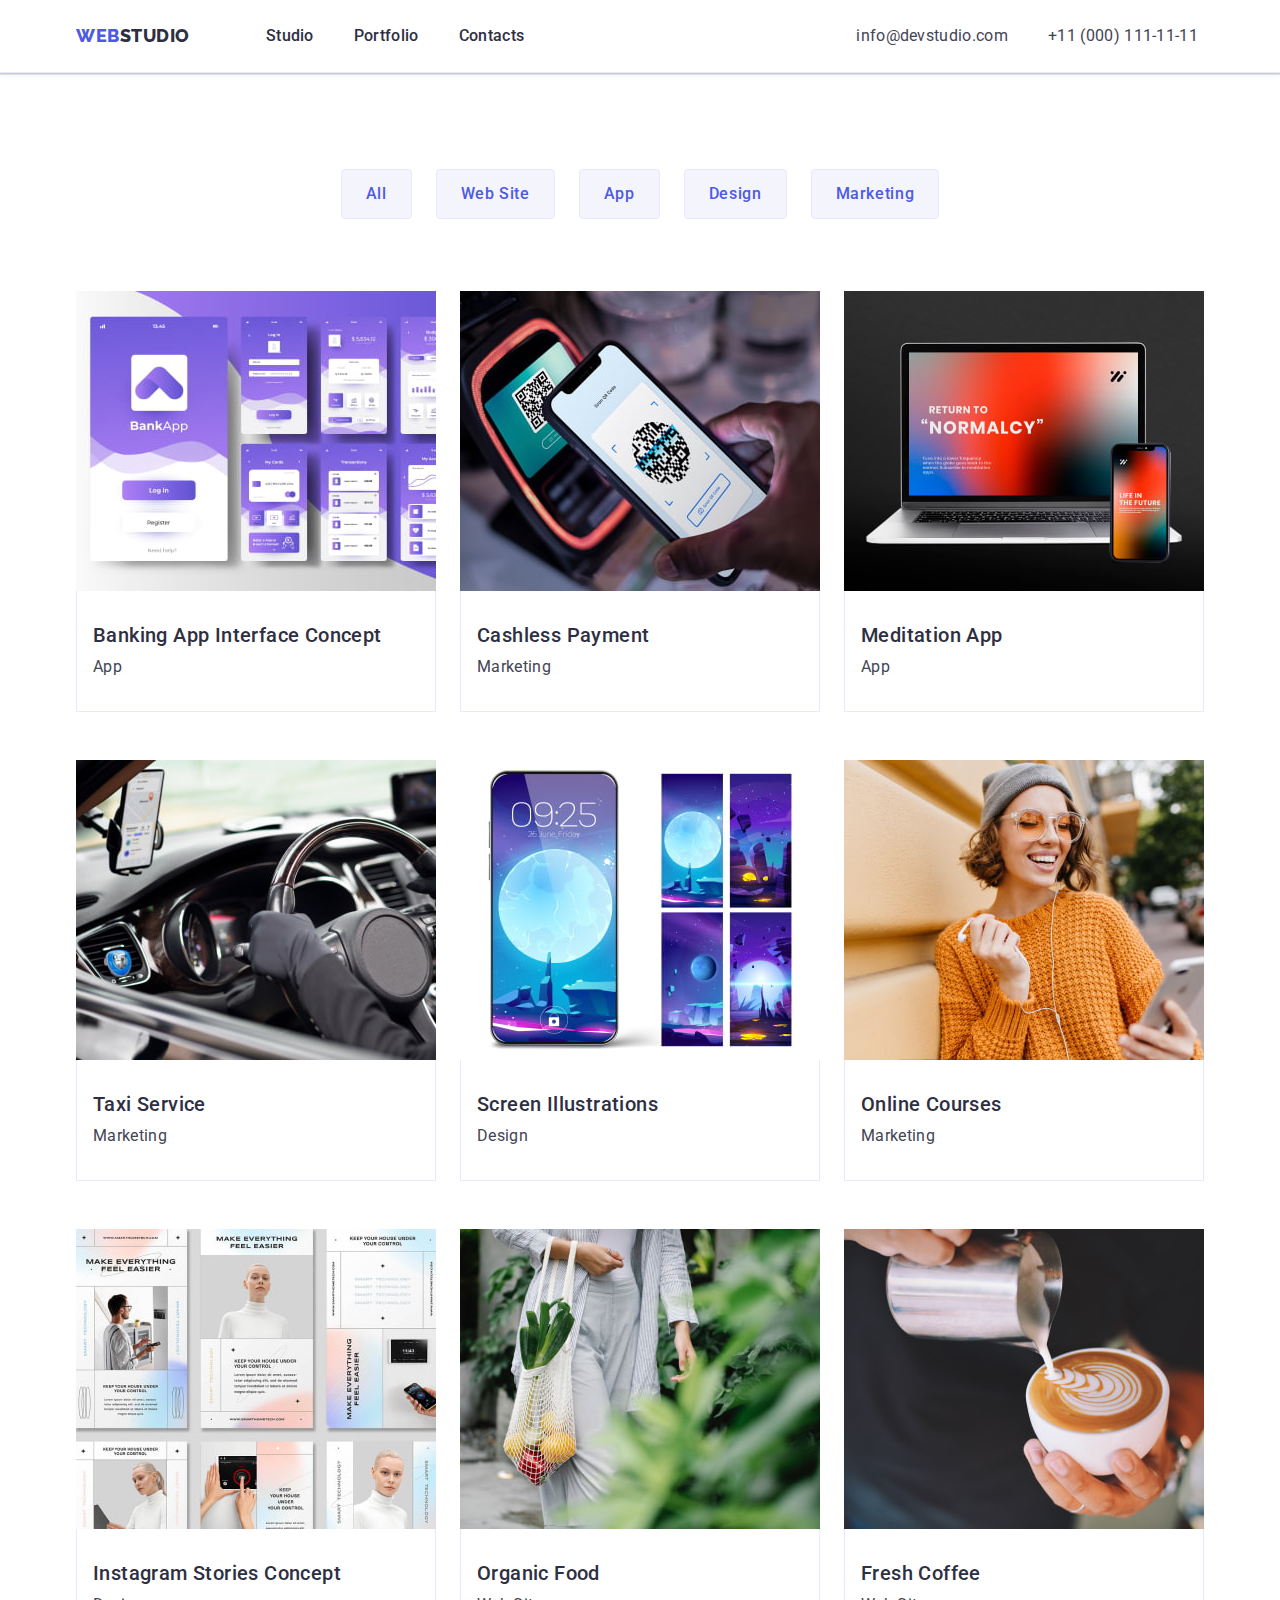
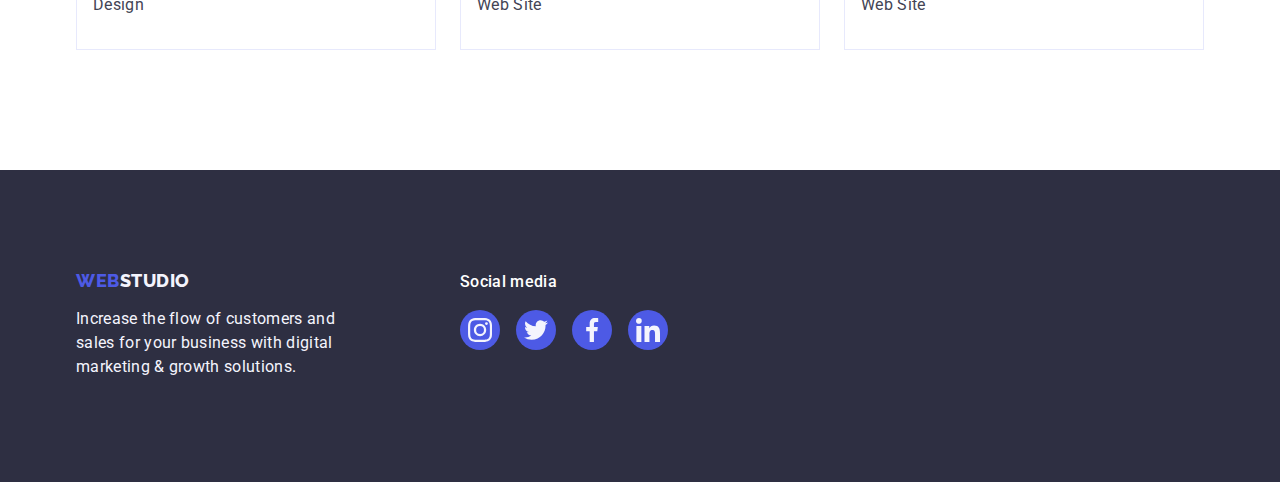
==== portfolio.html @ c014a147 "1" ====
<!DOCTYPE html>
<html lang="en">
  <head>
    <link
      href="
      https://cdn.jsdelivr.net/npm/modern-normalize@1.1.0/modern-normalize.min.css"
      rel="stylesheet"
    />
    <meta charset="UTF-8" />
    <meta name="description" content="WebStudio" />
    <title>Portfolio</title>
    <link rel="stylesheet" href="./css/styles.css" />
    <link rel="preconnect" href="https://fonts.googleapis.com" />
    <link rel="preconnect" href="https://fonts.gstatic.com" crossorigin />

    <link
      href="https://fonts.googleapis.com/css2?family=Raleway:ital,wght@0,400;0,500;0,600;0,800;1,700&family=Roboto:wght@400;500;700;900&display=swap"
      rel="stylesheet"
    />
  </head>
  <body>
    <!-- Head of the page -->

    <header class="header">
      <div class="header-container container">
        <nav class="nav">
          <a class="logo-link link" href="./index.html"
            >Web<span class="studioword">Studio</span></a
          >
          <ul class="nav-list list">
            <li class="item"><a class="link" href="./index.html">Studio</a></li>
            <li class="item">
              <a class="link" href="./portfolio.html">Portfolio</a>
            </li>
            <li class="item"><a class="link" href="">Contacts</a></li>
          </ul>
        </nav>
        <!-- Addresses -->
        <address class="address">
          <ul class="contacts-list list">
            <li class="item">
              <a class="contact-link link" href="mailto:info@devstudio.com"
                >info@devstudio.com</a
              >
            </li>
            <li class="item">
              <a class="contact-link link" href="tel:+110001111111"
                >+11 (000) 111-11-11</a
              >
            </li>
          </ul>
        </address>
      </div>
    </header>
    <!-- Main content -->
    <main>
      <section class="filers-section">
        <div class="filters-container container">
          <h1 class="visually-hidden">Portfolio</h1>
          <!-- Filters section -->
          <ul class="button-list list">
            <li class="item">
              <button type="button" class="filter-button">All</button>
            </li>
            <li class="item">
              <button type="button" class="filter-button">Web Site</button>
            </li>
            <li class="item">
              <button type="button" class="filter-button">App</button>
            </li>
            <li class="item">
              <button type="button" class="filter-button">Design</button>
            </li>
            <li class="item">
              <button type="button" class="filter-button">Marketing</button>
            </li>
          </ul>
          <!-- Portfolio-links-section -->
          <ul class="portfolio-list list">
            <li class="portfolio-card">
              <a class="link" href="">
                <img
                  src="./images/Img-portfolio/Banking-app.jpg"
                  alt="Banking-App"
                />
                <div class="portfolio-card-content">
                  <h2 class="main-text">Banking App Interface Concept</h2>
                  <p class="type">App</p>
                </div>
              </a>
            </li>
            <li class="portfolio-card">
              <a class="link" href="">
                <img
                  src="./images/Img-portfolio/cashless-payment.jpg"
                  alt="cashless-payment"
                />
                <div class="portfolio-card-content">
                  <h2 class="main-text">Cashless Payment</h2>
                  <p class="type">Marketing</p>
                </div>
              </a>
            </li>
            <li class="portfolio-card">
              <a class="link" href="">
                <img
                  src="./images/Img-portfolio/meditanion-app.jpg"
                  alt="Meditation-app"
                />
                <div class="portfolio-card-content">
                  <h2 class="main-text">Meditation App</h2>
                  <p class="type">App</p>
                </div>
              </a>
            </li>

            <li class="portfolio-card">
              <a class="link" href="">
                <img src="./images/Img-portfolio/taxi-service.jpg" alt="Taxi" />
                <div class="portfolio-card-content">
                  <h2 class="main-text">Taxi Service</h2>
                  <p class="type">Marketing</p>
                </div>
              </a>
            </li>
            <li class="portfolio-card">
              <a class="link" href="">
                <img
                  src="./images/Img-portfolio/screen-illustrations.jpg"
                  alt="screen-illustrations"
                />
                <div class="portfolio-card-content">
                  <h2 class="main-text">Screen Illustrations</h2>
                  <p class="type">Design</p>
                </div>
              </a>
            </li>
            <li class="portfolio-card">
              <a class="link" href="">
                <img
                  src="./images/Img-portfolio/online-courses.jpg"
                  alt="online-courses"
                />
                <div class="portfolio-card-content">
                  <h2 class="main-text">Online Courses</h2>
                  <p class="type">Marketing</p>
                </div>
              </a>
            </li>

            <li class="portfolio-card">
              <a class="link" href="">
                <img
                  src="./images/Img-portfolio/istagram-stores.jpg"
                  alt="instagram-storles"
                />
                <div class="portfolio-card-content">
                  <h2 class="main-text">Instagram Stories Concept</h2>
                  <p class="type">Design</p>
                </div>
              </a>
            </li>
            <li class="portfolio-card">
              <a class="link" href="">
                <img
                  src="./images/Img-portfolio/organic-food.jpg"
                  alt="organic-food"
                />
                <div class="portfolio-card-content">
                  <h2 class="main-text">Organic Food</h2>
                  <p class="type">Web Site</p>
                </div>
              </a>
            </li>
            <li class="portfolio-card">
              <a class="link" href="">
                <img
                  src="./images/Img-portfolio/fresh-coffee.jpg"
                  alt="Coffee"
                />
                <div class="portfolio-card-content">
                  <h2 class="main-text">Fresh Coffee</h2>
                  <p class="type">Web Site</p>
                </div>
              </a>
            </li>
          </ul>
        </div>
      </section>
    </main>
    <!-- Footer section -->
    <footer class="footer">
      <div class="footer-container container">
        <div class="footer-part1">
          <a class="footer-logo-link link" href="./index.html"
            >Web<span class="footer-second-logoword">Studio</span></a
          >
          <p class="footer-text">
            Increase the flow of customers and sales for your business with
            digital marketing & growth solutions.
          </p>
        </div>
        <div class="footer-social">
          <p class="footer-social-text">Social media</p>
          <ul class="footer-socials list">
            <li class="footer-social-item">
              <a
                class="footer-social-link link"
                href=""
                target="_blank"
                rel="noopener noreferrer"
                aria-label="icon-instagram"
                ><svg class="footer-social-icon" width="24" height="24">
                  <use href="./images/icons.svg#icon-instagram"></use></svg
              ></a>
            </li>
            <li class="footer-social-item">
              <a
                class="footer-social-link link"
                href=""
                target="_blank"
                rel="noopener noreferrer"
                aria-label="icon-twitter"
                ><svg class="footer-social-icon" width="24" height="24">
                  <use href="./images/icons.svg#icon-twitter"></use></svg
              ></a>
            </li>
            <li class="footer-social-item">
              <a
                class="footer-social-link link"
                href=""
                target="_blank"
                rel="noopener noreferrer"
                aria-label="icon-facebook"
                ><svg class="footer-social-icon" width="24" height="24">
                  <use href="./images/icons.svg#icon-facebook"></use></svg
              ></a>
            </li>
            <li class="footer-social-item">
              <a
                class="footer-social-link link"
                href=""
                target="_blank"
                rel="noopener noreferrer"
                aria-label="icon-linkedin"
                ><svg class="footer-social-icon" width="24" height="24">
                  <use href="./images/icons.svg#icon-linkedin"></use></svg
              ></a>
            </li>
          </ul>
        </div>
      </div>
    </footer>
  </body>
</html>
---- css/styles.css ----
:root {
  --title-color: #2e2f42;
  --text-color: #434455;
  --button-text-collor: #4d5ae5;
  --button-bacground-collor: #f4f4fd;
  --main-text: Roboto;
  --Logo-text: Raleway;
  --hover-color: #404bbf;
  --main-bacground-color: #ffffff;
}
html {
  box-sizing: border-box;
}
*,
*::before,
*::after {
  box-sizing: inherit;
}
img {
  display: block;
  max-width: 100%;
  height: auto;
}
.container {
  width: 1158px;
  padding-left: 15px;
  padding-right: 15px;
  margin: 0 auto;
}
.link {
  text-decoration: none;
}
.list {
  list-style: none;
  padding: 0;
}
body {
  font-family: "Roboto", sans-serif;
  color: var(--text-color);
  background-color: var(--main-bacground-color);
}

.visually-hidden {
  position: absolute;
  width: 1px;
  height: 1px;
  margin: -1px;
  border: 0;
  padding: 0;

  white-space: nowrap;
  clip-path: inset(100%);
  clip: rect(0 0 0 0);
  overflow: hidden;
}

h1,
h2,
h3,
h4,
h5,
h6,
p {
  margin: 0;
}
/* Header */
.header-container {
  display: flex;
  align-items: center;
}
.header {
  background-color: #ffffff;
  border-bottom: 1px solid #e7e9fc;
  box-shadow: 0px 2px 1px rgba(46, 47, 66, 0.08),
    0px 1px 1px rgba(46, 47, 66, 0.16), 0px 1px 6px rgba(46, 47, 66, 0.08);
}

/* Header LOGO */
.studioword {
  font-family: "Raleway", sans-serif;
  font-style: normal;
  font-weight: 800;
  font-size: 18px;
  line-height: 1.17;
  align-items: center;
  letter-spacing: 0.03em;
  color: var(--title-color);
}
.logo-link {
  text-decoration: none;
  font-family: "Raleway", sans-serif;
  font-style: normal;
  font-weight: 800;
  font-size: 18px;
  line-height: 1.17;
  letter-spacing: 0.03em;
  text-transform: uppercase;
  color: #4d5ae5;

  margin-right: 76px;
}
/* Navigation */

.nav-list {
  display: flex;
  padding: 0;
  margin: 0;
}
.nav {
  display: flex;
  align-items: center;
}
.nav-list .link {
  list-style: none;
  font-family: var(--main-text);
  font-style: normal;
  text-decoration: none;
  font-weight: 500;
  font-size: 16px;
  line-height: 1.5;
  letter-spacing: 0.02em;
  color: var(--title-color);
  text-decoration: none;

  display: block;
  padding-top: 24px;
  padding-bottom: 24px;
}
.nav-list .item:not(:last-child) {
  margin-right: 40px;
}
.nav-list .link:hover,
.nav-list .link:focus {
  color: var(--hover-color);
}

/* Addresses */
.address {
  margin-left: 332px;
}
.contacts-list {
  display: flex;
  margin: 0;
  padding: 0;
}
.contacts-list .item:not(:last-child) {
  margin-right: 40px;
}
.address {
  font-style: normal;
}
.contact-link {
  font-family: var(--main-text);
  font-style: normal;
  font-weight: 400;
  font-size: 16px;
  line-height: 1.5;
  letter-spacing: 0.02em;
  color: var(--text-color);
  text-decoration: none;
}
.contact-link:hover,
.contact-link:focus {
  color: var(--hover-color);
}
/* Hero section */
.hero {
  background: #2e2f42;
  background-image: linear-gradient(
      rgba(46, 47, 66, 0.7),
      rgba(46, 47, 66, 0.7)
    ),
    url(../images/img-background/people-office1.jpg);
  background-repeat: no-repeat;
  background-size: cover;
  background-position: center;
  height: 600px;
  margin: 0;
  padding-top: 188px;
  padding-bottom: 188px;
  max-width: 1440px;
  margin-left: auto;
  margin-right: auto;
}

.hero-title {
  font-family: var(--main-text);
  font-style: normal;
  font-weight: 700;
  font-size: 56px;
  line-height: 1.07;
  letter-spacing: 0.02em;
  color: #ffffff;
  max-width: 496px;
  margin-bottom: 48px;
  margin-top: 0px;
  margin-left: auto;
  margin-right: auto;
}
.button {
  background: #4d5ae5;
  font-family: "Roboto", sans-serif;
  font-style: normal;
  font-weight: 500;
  font-size: 16px;
  line-height: 1.5;
  letter-spacing: 0.04em;
  color: #ffffff;
  cursor: pointer;

  display: block;
  min-width: 169px;
  padding: 16px 32px;
  margin: 0;
  box-shadow: 0px 4px 4px rgba(0, 0, 0, 0.15);
  border-radius: 4px;
  border: none;
  margin-left: auto;
  margin-right: auto;
}
.button:hover,
.button:focus {
  background: var(--hover-color);
}
/* Features */
.futures {
  padding-top: 120px;
  padding-bottom: 120px;
}
.features-list {
  margin-top: 0px;
  margin-bottom: 0px;
  padding: 0;
  display: flex;
}
.features-item {
  width: 264px;
}
.features-icon-container {
  background: #f4f4fd;
  border-radius: 4px;
  height: 112px;
  margin-bottom: 8px;
  display: flex;
  align-items: center;
  justify-content: center;
}

.features-item:not(:last-child) {
  margin-right: 24px;
}
.subject-features {
  font-weight: 800;
  font-family: var(--main-text);
  font-style: normal;
  font-weight: 500;
  font-size: 20px;
  line-height: 1.2;
  letter-spacing: 0.02em;
  color: var(--title-color);
  margin-top: 0px;
  margin-bottom: 8px;
}
.text-features {
  font-weight: 800;
  font-family: var(--main-text);
  font-style: normal;
  font-weight: 400;
  font-size: 16px;
  line-height: 1.5;
  letter-spacing: 0.02em;
  color: var(--text-color);
  margin-top: 0px;
  margin-bottom: 0px;
}
/* What are we doing */
.whatwedo-section {
  padding-bottom: 120px;
}
.business-list {
  padding: 0;
  display: flex;
  margin: 0;
}
.title {
  font-family: var(--main-text);
  font-style: normal;
  font-weight: 700;
  font-size: 36px;
  line-height: 1.11;
  text-align: center;
  letter-spacing: 0.02em;
  text-transform: capitalize;
  color: var(--title-color);
  margin-top: 0px;
  margin-left: auto;
  margin-right: auto;
  margin-bottom: 72px;
}
.business-list .item:not(:last-child) {
  margin-right: 24px;
}

/* Team section */
.team-section {
  background: #f4f4fd;
  padding-top: 120px;
  padding-bottom: 120px;
}
.team-list {
  margin: 0px;
  display: flex;
  padding: 0;
}
.socials {
  display: flex;
  align-items: center;
  justify-content: center;
  gap: 24px;
  padding: 0;
  margin-top: 8px;
}
.socials-item {
  width: 40px;
  height: 40px;
}
.socials-link {
  display: flex;
  align-items: center;
  justify-content: center;
  width: 100%;
  height: 100%;
  background-color: #4d5ae5;
  border-radius: 50%;
}
.socials-link:hover {
  background-color: #404bbf;
}
.socials-link:focus {
  background-color: #404bbf;
}
.social-icon {
  fill: #f4f4fd;
}

.team-member {
  background: var(--main-bacground-color);
  width: 264px;
  box-shadow: 0px 1px 6px rgba(46, 47, 66, 0.08),
    0px 1px 1px rgba(46, 47, 66, 0.16), 0px 2px 1px rgba(46, 47, 66, 0.08);
  border-radius: 0px 0px 4px 4px;
}
.team-list .team-member:not(:last-child) {
  margin-right: 24px;
}
.name-text {
  font-family: var(--main-text);
  font-style: normal;
  font-weight: 500;
  font-size: 20px;
  line-height: 1.2;
  text-align: center;
  letter-spacing: 0.02em;
  color: var(--title-color);
  margin-top: 0px;
  margin-bottom: 8px;
}
.position-text {
  font-family: var(--main-text);
  font-style: normal;
  font-weight: 400;
  font-size: 16px;
  line-height: 1.5;
  text-align: center;
  letter-spacing: 0.02em;
  color: var(--text-color);
  margin: 0px;
}
.card-content {
  padding: 32px 0;
}
/* Customers */
.customers {
  padding-top: 120px;
  padding-bottom: 120px;
}
.customers-list {
  margin: 0;
  display: flex;
  padding: 0;
  gap: 24px;
}
.customers-container .title {
  line-height: 1.1;
}
.customers-item {
  width: 168px;
  height: 88px;
  display: flex;
  align-items: center;
  justify-content: center;
}
.customers-link {
  width: 100%;
  height: 100%;
  border: 1px solid #8e8f99;
  border-radius: 4px;
  display: flex;
  align-items: center;
  justify-content: center;
  color: #8e8f99;
}

.customer-icon {
  fill: currentColor;
}
.customers-link:hover {
  box-shadow: 0px 4px 4px rgba(0, 0, 0, 0.25);
  border-color: #404bbf;
  color: #404bbf;
}
.customers-link:focus {
  box-shadow: 0px 4px 4px rgba(0, 0, 0, 0.25);
  border-color: #404bbf;
  color: #404bbf;
}
.customers-item:focus .customer-icon {
  fill: var(--hover-color);
}
.customers-item:hover .customer-icon {
  fill: var(--hover-color);
}
/* Footer */
.footer {
  background: var(--title-color);
  height: 312px;
  padding-top: 100px;
  padding-bottom: 100px;
}
.footer-container {
  display: flex;
  align-items: baseline;
}
.footer-socials {
  display: flex;
  gap: 16px;
}
.footer-social-icon {
  fill: #f4f4fd;
}
.footer-part1 {
  margin-right: 120px;
}
.footer-social-link {
  width: 100%;
  height: 100%;
  background-color: #4d5ae5;
  border-radius: 50%;
  display: flex;
  align-items: center;
  justify-content: center;
}
.footer-social-link:hover {
  background-color: #31d0aa;
}
.footer-social-link:focus {
  background-color: #31d0aa;
}
.footer-social-item {
  width: 40px;
  height: 40px;
}
.footer-social-text {
  font-weight: 500;
  color: #ffffff;
  margin-bottom: 16px;
  line-height: 1.5;
  letter-spacing: 0.02em;
}

.footer-logo-link {
  text-decoration: none;
  font-family: "Raleway", sans-serif;
  font-style: normal;
  font-weight: 800;
  font-size: 18px;
  line-height: 1.17;
  letter-spacing: 0.03em;
  text-transform: uppercase;
  color: #4d5ae5;

  margin-bottom: 16px;
  display: inline-block;
}
.footer-second-logoword {
  font-family: "Raleway", sans-serif;
  font-style: normal;
  font-weight: 800;
  font-size: 18px;
  line-height: 1.17;
  letter-spacing: 0.03em;
  text-transform: uppercase;
  color: #f4f4fd;
}
.footer-text {
  font-family: var(--main-text);
  font-style: normal;
  font-weight: 400;
  font-size: 16px;
  line-height: 1.5;
  letter-spacing: 0.02em;
  color: #f4f4fd;
  margin-bottom: 0px;
  margin-top: 0px;
  width: 264px;
}

/* Portfolio page */
/* Header is the same as at the main page */
/* Filters section */
/* buttons menu */
.filers-section {
  padding-top: 96px;
  padding-bottom: 120px;
}
.button-list {
  display: flex;
  padding-left: 0;
  justify-content: center;
  margin-bottom: 72px;
  margin-top: 0;
}
.button-list .item:not(:last-child) {
  margin-right: 24px;
}
.filter-button {
  background: var(--button-bacground-collor);
  font-family: "Roboto", sans-serif;
  font-style: normal;
  font-weight: 500;
  font-size: 16px;
  line-height: 1.5;
  letter-spacing: 0.04em;
  color: var(--button-text-collor);
  cursor: pointer;

  border: 1px solid #e7e9fc;
  border-radius: 4px;

  padding: 12px 24px;
}

.filter-button:hover,
.filter-button:focus {
  background: #404bbf;
  color: #ffffff;
  border: 1px solid transparent;
  box-shadow: 0px 3px 1px rgba(0, 0, 0, 0.1), 0px 2px 1px rgba(0, 0, 0, 0.08),
    0px 2px 2px rgba(0, 0, 0, 0.12);
}
/* Portfolio-links-section */
.portfolio-list .link {
  text-decoration: none;
  list-style: none;
  display: block;
}
.portfolio-list {
  margin-bottom: 0px;
  display: flex;
  flex-wrap: wrap;
  padding-left: 0;
  margin-top: 0;
}
.portfolio-card {
  width: 360px;
  margin-right: 24px;
  margin-bottom: 48px;
}
.portfolio-card:nth-child(3n) {
  margin-right: 0;
}
.portfolio-card:nth-last-child(-n + 3) {
  margin-bottom: 0px;
}
.portfolio-card :hover {
  box-shadow: 0px 1px 6px rgba(46, 47, 66, 0.08),
    0px 1px 1px rgba(46, 47, 66, 0.16), 0px 2px 1px rgba(46, 47, 66, 0.08);
}
.portfolio-card :focus {
  box-shadow: 0px 1px 6px rgba(46, 47, 66, 0.08),
    0px 1px 1px rgba(46, 47, 66, 0.16), 0px 2px 1px rgba(46, 47, 66, 0.08);
}
.portfolio-card-content {
  padding: 32px 16px;
  border: 1px solid #e7e9fc;
  border-top: none;
}

.main-text {
  font-family: var(--main-text);
  font-style: normal;
  font-weight: 500;
  font-size: 20px;
  line-height: 1.2;
  color: var(--title-color);
  letter-spacing: 0.02em;
  text-decoration: none;
  margin-top: 0px;
  margin-bottom: 8px;
}
.type {
  font-family: var(--main-text);
  font-style: normal;
  font-weight: 400;
  font-size: 16px;
  line-height: 1.5;
  letter-spacing: 0.02em;
  color: var(--text-color);
  margin: 0;
}
/* Portfolio Footer */
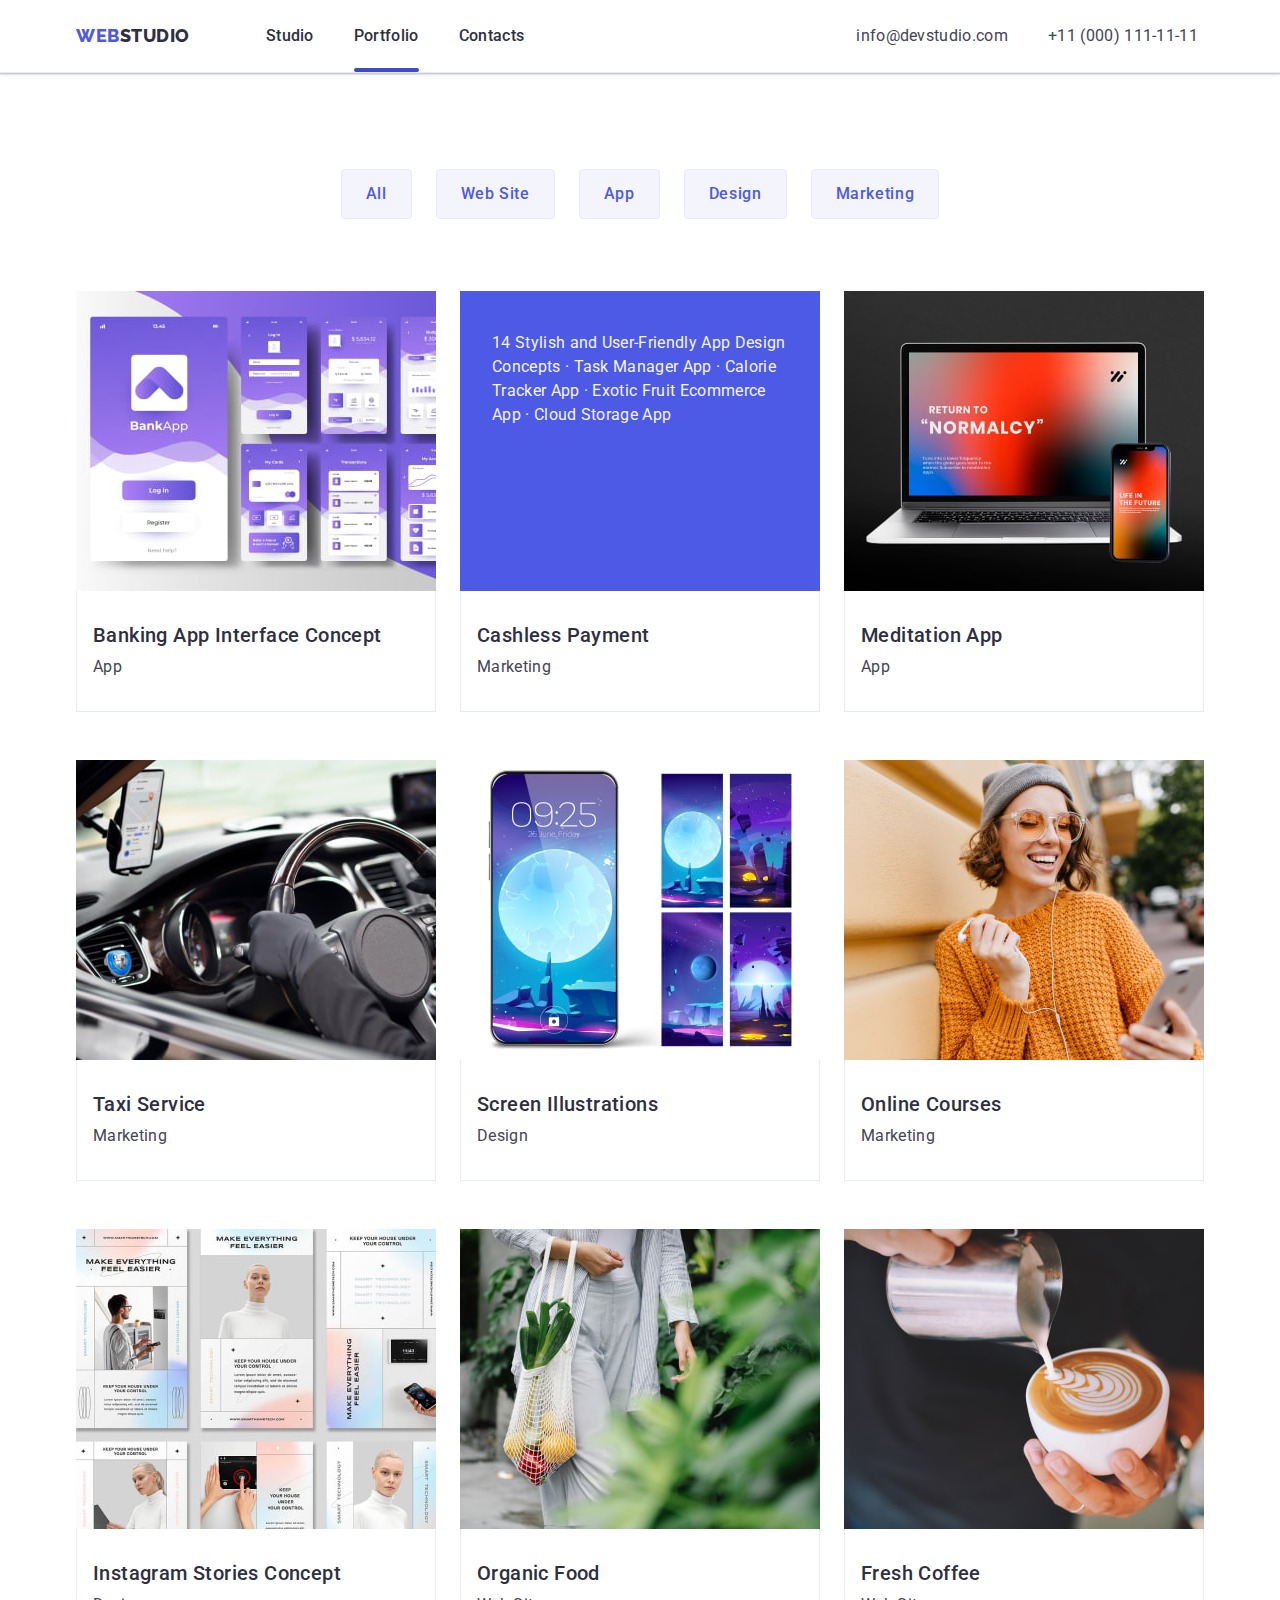
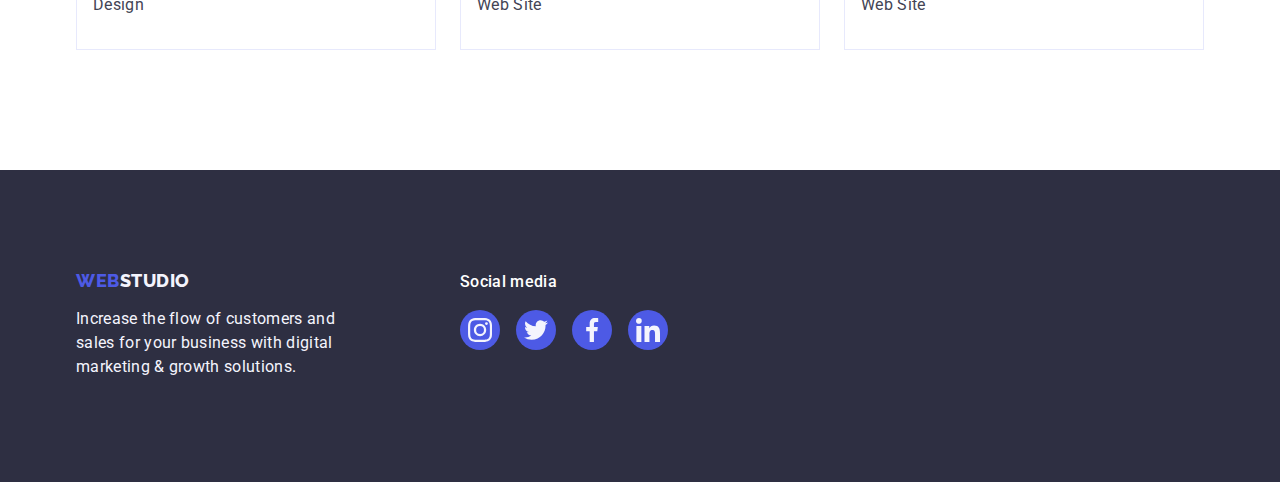
==== commit 912b5aa8: "1" ====
--- a/portfolio.html
+++ b/portfolio.html
@@ -28,11 +28,13 @@
             >Web<span class="studioword">Studio</span></a
           >
           <ul class="nav-list list">
-            <li class="item"><a class="link" href="./index.html">Studio</a></li>
-            <li class="item">
-              <a class="link" href="./portfolio.html">Portfolio</a>
-            </li>
-            <li class="item"><a class="link" href="">Contacts</a></li>
+            <li class="item">
+              <a class="nav-link" href="./index.html">Studio</a>
+            </li>
+            <li class="item">
+              <a class="nav-link active" href="./portfolio.html">Portfolio</a>
+            </li>
+            <li class="item"><a class="nav-link" href="">Contacts</a></li>
           </ul>
         </nav>
         <!-- Addresses -->
@@ -90,11 +92,17 @@
               </a>
             </li>
             <li class="portfolio-card">
+              <div class="portfolio-thumb">
               <a class="link" href="">
                 <img
                   src="./images/Img-portfolio/cashless-payment.jpg"
                   alt="cashless-payment"
                 />
+                <div class="overlay">
+                  <p class="overlay-text">14 Stylish and User-Friendly App Design Concepts · Task Manager App · Calorie Tracker App · Exotic Fruit Ecommerce App · Cloud Storage App
+                  </p>
+                </div>
+                </div>
                 <div class="portfolio-card-content">
                   <h2 class="main-text">Cashless Payment</h2>
                   <p class="type">Marketing</p>
--- a/css/styles.css
+++ b/css/styles.css
@@ -110,7 +110,7 @@
   display: flex;
   align-items: center;
 }
-.nav-list .link {
+.nav-list .nav-link {
   list-style: none;
   font-family: var(--main-text);
   font-style: normal;
@@ -121,6 +121,7 @@
   letter-spacing: 0.02em;
   color: var(--title-color);
   text-decoration: none;
+  position: relative;
 
   display: block;
   padding-top: 24px;
@@ -129,9 +130,21 @@
 .nav-list .item:not(:last-child) {
   margin-right: 40px;
 }
-.nav-list .link:hover,
-.nav-list .link:focus {
+.nav-list .nav-link:hover,
+.nav-list .nav-link:focus {
   color: var(--hover-color);
+}
+.nav-link::after {
+  content: "";
+  width: 100%;
+  height: 4px;
+  display: block;
+  border-radius: 2px;
+  position: absolute;
+  bottom: 0;
+}
+.nav-link.active::after {
+  background: #404bbf;
 }
 
 /* Addresses */
@@ -619,3 +632,65 @@
   margin: 0;
 }
 /* Portfolio Footer */
+
+/* Modal window */
+.backdrop {
+  width: 100%;
+  height: 100%;
+  position: fixed;
+  top: 0;
+  left: 0;
+  background-color: rgba(46, 47, 66, 0.4);
+  display: none;
+}
+
+.modal {
+  width: 480px;
+  height: 584px;
+  border-radius: 4px;
+  background: #fcfcfc;
+  box-shadow: 0px 1px 1px rgba(0, 0, 0, 0.14), 0px 1px 3px rgba(0, 0, 0, 0.12),
+    0px 2px 1px rgba(0, 0, 0, 0.2);
+  position: absolute;
+  top: calc(50% - 292px);
+  left: calc(50% - 240px);
+}
+.modal-close-btn {
+  background: #e7e9fc;
+  border: 1px solid rgba(0, 0, 0, 0.1);
+  border-radius: 50%;
+  width: 24px;
+  height: 24px;
+  position: absolute;
+  right: 24px;
+  top: 24px;
+  display: flex;
+  align-items: center;
+  justify-content: center;
+  padding: 0;
+}
+
+.modal-close-icon {
+}
+/* Porrtfolio overlay */
+.portfolio-thumb {
+  position: relative;
+}
+.overlay {
+  position: absolute;
+  top: 0;
+  left: 0;
+  background: #4d5ae5;
+  width: 100%;
+  height: 100%;
+  padding: 40px 32px 164px 32px;
+}
+.overlay-text {
+  color: var(--button-bacground-collor);
+  font-family: "Roboto";
+  font-style: normal;
+  font-weight: 400;
+  font-size: 16px;
+  line-height: 24px;
+  letter-spacing: 0.02em;
+}
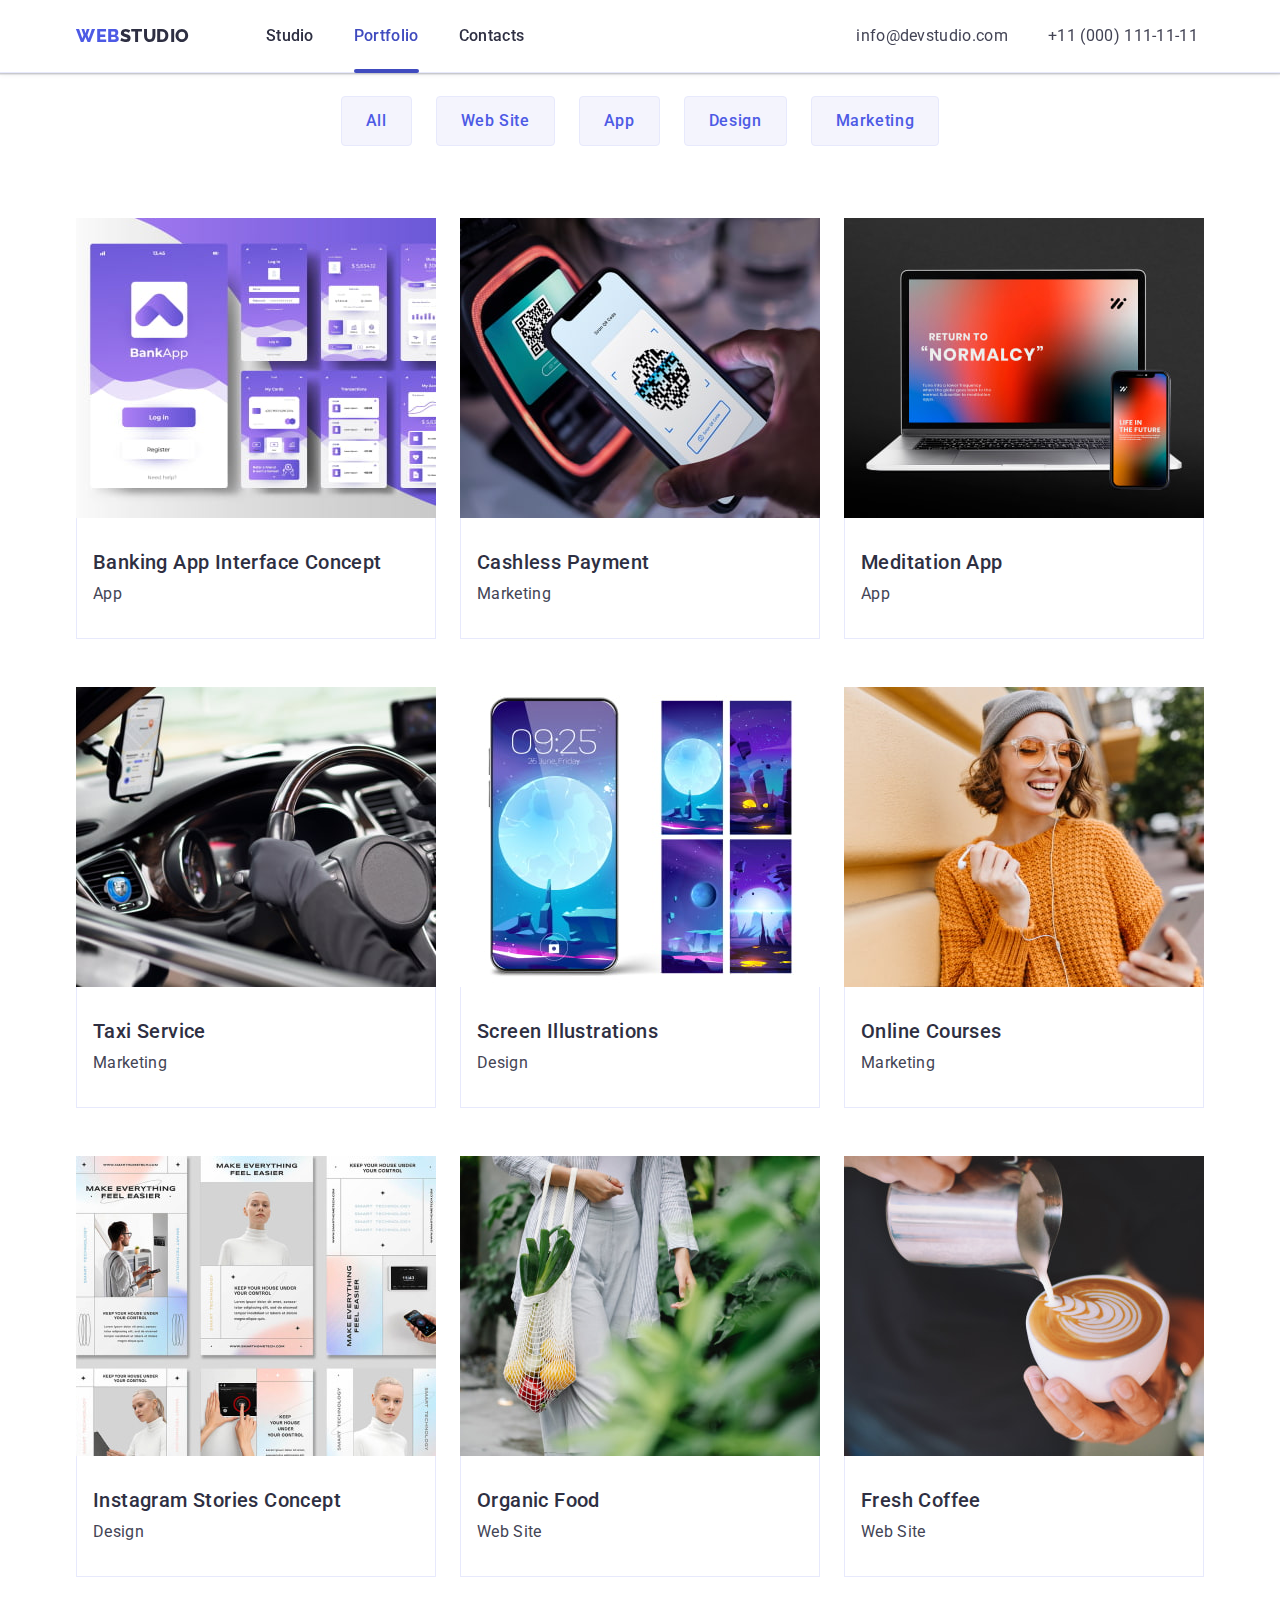
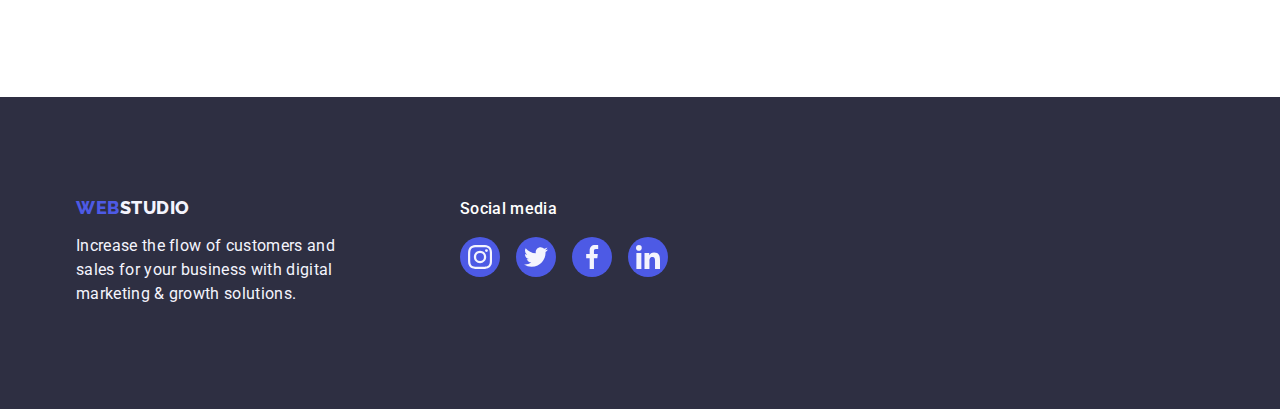
==== commit 57704e74: "1" ====
--- a/portfolio.html
+++ b/portfolio.html
@@ -81,10 +81,19 @@
           <ul class="portfolio-list list">
             <li class="portfolio-card">
               <a class="link" href="">
-                <img
-                  src="./images/Img-portfolio/Banking-app.jpg"
-                  alt="Banking-App"
-                />
+                <div class="portfolio-thumb">
+                  <img
+                    src="./images/Img-portfolio/Banking-app.jpg"
+                    alt="cashless-payment"
+                  />
+                  <div class="overlay">
+                    <p class="overlay-text">
+                      14 Stylish and User-Friendly App Design Concepts · Task
+                      Manager App · Calorie Tracker App · Exotic Fruit Ecommerce
+                      App · Cloud Storage App
+                    </p>
+                  </div>
+                </div>
                 <div class="portfolio-card-content">
                   <h2 class="main-text">Banking App Interface Concept</h2>
                   <p class="type">App</p>
@@ -92,16 +101,19 @@
               </a>
             </li>
             <li class="portfolio-card">
-              <div class="portfolio-thumb">
-              <a class="link" href="">
-                <img
-                  src="./images/Img-portfolio/cashless-payment.jpg"
-                  alt="cashless-payment"
-                />
-                <div class="overlay">
-                  <p class="overlay-text">14 Stylish and User-Friendly App Design Concepts · Task Manager App · Calorie Tracker App · Exotic Fruit Ecommerce App · Cloud Storage App
-                  </p>
-                </div>
+              <a class="link" href="">
+                <div class="portfolio-thumb">
+                  <img
+                    src="./images/Img-portfolio/cashless-payment.jpg"
+                    alt="cashless-payment"
+                  />
+                  <div class="overlay">
+                    <p class="overlay-text">
+                      14 Stylish and User-Friendly App Design Concepts · Task
+                      Manager App · Calorie Tracker App · Exotic Fruit Ecommerce
+                      App · Cloud Storage App
+                    </p>
+                  </div>
                 </div>
                 <div class="portfolio-card-content">
                   <h2 class="main-text">Cashless Payment</h2>
@@ -111,32 +123,62 @@
             </li>
             <li class="portfolio-card">
               <a class="link" href="">
-                <img
-                  src="./images/Img-portfolio/meditanion-app.jpg"
-                  alt="Meditation-app"
-                />
+                <div class="portfolio-thumb">
+                  <img
+                    src="./images/Img-portfolio/meditanion-app.jpg"
+                    alt="cashless-payment"
+                  />
+                  <div class="overlay">
+                    <p class="overlay-text">
+                      14 Stylish and User-Friendly App Design Concepts · Task
+                      Manager App · Calorie Tracker App · Exotic Fruit Ecommerce
+                      App · Cloud Storage App
+                    </p>
+                  </div>
+                </div>
                 <div class="portfolio-card-content">
                   <h2 class="main-text">Meditation App</h2>
                   <p class="type">App</p>
                 </div>
               </a>
             </li>
-
-            <li class="portfolio-card">
-              <a class="link" href="">
-                <img src="./images/Img-portfolio/taxi-service.jpg" alt="Taxi" />
+            <li class="portfolio-card">
+              <a class="link" href="">
+                <div class="portfolio-thumb">
+                  <img
+                    src="./images/Img-portfolio/taxi-service.jpg"
+                    alt="cashless-payment"
+                  />
+                  <div class="overlay">
+                    <p class="overlay-text">
+                      14 Stylish and User-Friendly App Design Concepts · Task
+                      Manager App · Calorie Tracker App · Exotic Fruit Ecommerce
+                      App · Cloud Storage App
+                    </p>
+                  </div>
+                </div>
                 <div class="portfolio-card-content">
                   <h2 class="main-text">Taxi Service</h2>
                   <p class="type">Marketing</p>
                 </div>
               </a>
             </li>
-            <li class="portfolio-card">
-              <a class="link" href="">
-                <img
-                  src="./images/Img-portfolio/screen-illustrations.jpg"
-                  alt="screen-illustrations"
-                />
+
+            <li class="portfolio-card">
+              <a class="link" href="">
+                <div class="portfolio-thumb">
+                  <img
+                    src="./images/Img-portfolio/screen-illustrations.jpg"
+                    alt="cashless-payment"
+                  />
+                  <div class="overlay">
+                    <p class="overlay-text">
+                      14 Stylish and User-Friendly App Design Concepts · Task
+                      Manager App · Calorie Tracker App · Exotic Fruit Ecommerce
+                      App · Cloud Storage App
+                    </p>
+                  </div>
+                </div>
                 <div class="portfolio-card-content">
                   <h2 class="main-text">Screen Illustrations</h2>
                   <p class="type">Design</p>
@@ -145,35 +187,62 @@
             </li>
             <li class="portfolio-card">
               <a class="link" href="">
-                <img
-                  src="./images/Img-portfolio/online-courses.jpg"
-                  alt="online-courses"
-                />
+                <div class="portfolio-thumb">
+                  <img
+                    src="./images/Img-portfolio/online-courses.jpg"
+                    alt="cashless-payment"
+                  />
+                  <div class="overlay">
+                    <p class="overlay-text">
+                      14 Stylish and User-Friendly App Design Concepts · Task
+                      Manager App · Calorie Tracker App · Exotic Fruit Ecommerce
+                      App · Cloud Storage App
+                    </p>
+                  </div>
+                </div>
                 <div class="portfolio-card-content">
                   <h2 class="main-text">Online Courses</h2>
                   <p class="type">Marketing</p>
                 </div>
               </a>
             </li>
-
-            <li class="portfolio-card">
-              <a class="link" href="">
-                <img
-                  src="./images/Img-portfolio/istagram-stores.jpg"
-                  alt="instagram-storles"
-                />
+            <li class="portfolio-card">
+              <a class="link" href="">
+                <div class="portfolio-thumb">
+                  <img
+                    src="./images/Img-portfolio/istagram-stores.jpg"
+                    alt="cashless-payment"
+                  />
+                  <div class="overlay">
+                    <p class="overlay-text">
+                      14 Stylish and User-Friendly App Design Concepts · Task
+                      Manager App · Calorie Tracker App · Exotic Fruit Ecommerce
+                      App · Cloud Storage App
+                    </p>
+                  </div>
+                </div>
                 <div class="portfolio-card-content">
                   <h2 class="main-text">Instagram Stories Concept</h2>
                   <p class="type">Design</p>
                 </div>
               </a>
             </li>
-            <li class="portfolio-card">
-              <a class="link" href="">
-                <img
-                  src="./images/Img-portfolio/organic-food.jpg"
-                  alt="organic-food"
-                />
+
+            <li class="portfolio-card">
+              <a class="link" href="">
+                <div class="portfolio-thumb">
+                  <img
+                    src="./images/Img-portfolio/organic-food.jpg"
+                    alt="cashless-payment"
+                  />
+                  <div class="overlay">
+                    <p class="overlay-text">
+                      14 Stylish and User-Friendly App Design Concepts · Task
+                      Manager App · Calorie Tracker App · Exotic Fruit Ecommerce
+                      App · Cloud Storage App
+                    </p>
+                  </div>
+                </div>
                 <div class="portfolio-card-content">
                   <h2 class="main-text">Organic Food</h2>
                   <p class="type">Web Site</p>
@@ -182,10 +251,19 @@
             </li>
             <li class="portfolio-card">
               <a class="link" href="">
-                <img
-                  src="./images/Img-portfolio/fresh-coffee.jpg"
-                  alt="Coffee"
-                />
+                <div class="portfolio-thumb">
+                  <img
+                    src="./images/Img-portfolio/fresh-coffee.jpg"
+                    alt="cashless-payment"
+                  />
+                  <div class="overlay">
+                    <p class="overlay-text">
+                      14 Stylish and User-Friendly App Design Concepts · Task
+                      Manager App · Calorie Tracker App · Exotic Fruit Ecommerce
+                      App · Cloud Storage App
+                    </p>
+                  </div>
+                </div>
                 <div class="portfolio-card-content">
                   <h2 class="main-text">Fresh Coffee</h2>
                   <p class="type">Web Site</p>
--- a/css/styles.css
+++ b/css/styles.css
@@ -73,6 +73,8 @@
   border-bottom: 1px solid #e7e9fc;
   box-shadow: 0px 2px 1px rgba(46, 47, 66, 0.08),
     0px 1px 1px rgba(46, 47, 66, 0.16), 0px 1px 6px rgba(46, 47, 66, 0.08);
+  position: fixed;
+  width: 100%;
 }
 
 /* Header LOGO */
@@ -126,6 +128,9 @@
   display: block;
   padding-top: 24px;
   padding-bottom: 24px;
+
+  transition-duration: 250ms;
+  transition-timing-function: cubic-bezier(0.4, 0, 0.2, 1);
 }
 .nav-list .item:not(:last-child) {
   margin-right: 40px;
@@ -141,10 +146,13 @@
   display: block;
   border-radius: 2px;
   position: absolute;
-  bottom: 0;
+  bottom: -1px;
 }
 .nav-link.active::after {
   background: #404bbf;
+}
+.nav-list .active {
+  color: #404bbf;
 }
 
 /* Addresses */
@@ -171,6 +179,8 @@
   letter-spacing: 0.02em;
   color: var(--text-color);
   text-decoration: none;
+  transition-duration: 250ms;
+  transition-timing-function: cubic-bezier(0.4, 0, 0.2, 1);
 }
 .contact-link:hover,
 .contact-link:focus {
@@ -230,6 +240,9 @@
   border: none;
   margin-left: auto;
   margin-right: auto;
+
+  transition-duration: 250ms;
+  transition-timing-function: cubic-bezier(0.4, 0, 0.2, 1);
 }
 .button:hover,
 .button:focus {
@@ -345,6 +358,8 @@
   height: 100%;
   background-color: #4d5ae5;
   border-radius: 50%;
+  transition-duration: 250ms;
+  transition-timing-function: cubic-bezier(0.4, 0, 0.2, 1);
 }
 .socials-link:hover {
   background-color: #404bbf;
@@ -422,10 +437,14 @@
   align-items: center;
   justify-content: center;
   color: #8e8f99;
+  transition-duration: 250ms;
+  transition-timing-function: cubic-bezier(0.4, 0, 0.2, 1);
 }
 
 .customer-icon {
   fill: currentColor;
+  transition-duration: 250ms;
+  transition-timing-function: cubic-bezier(0.4, 0, 0.2, 1);
 }
 .customers-link:hover {
   box-shadow: 0px 4px 4px rgba(0, 0, 0, 0.25);
@@ -472,6 +491,8 @@
   display: flex;
   align-items: center;
   justify-content: center;
+  transition-duration: 250ms;
+  transition-timing-function: cubic-bezier(0.4, 0, 0.2, 1);
 }
 .footer-social-link:hover {
   background-color: #31d0aa;
@@ -556,11 +577,13 @@
   letter-spacing: 0.04em;
   color: var(--button-text-collor);
   cursor: pointer;
-
   border: 1px solid #e7e9fc;
   border-radius: 4px;
-
   padding: 12px 24px;
+  transition: color 250ms cubic-bezier(0.4, 0, 0.2, 1),
+    background-color 250ms cubic-bezier(0.4, 0, 0.2, 1),
+    border-color 250ms cubic-bezier(0.4, 0, 0.2, 1),
+    box-shadow 250ms cubic-bezier(0.4, 0, 0.2, 1);
 }
 
 .filter-button:hover,
@@ -576,6 +599,7 @@
   text-decoration: none;
   list-style: none;
   display: block;
+  transition: box-shadow 250ms cubic-bezier(0.4, 0, 0.2, 1);
 }
 .portfolio-list {
   margin-bottom: 0px;
@@ -595,11 +619,11 @@
 .portfolio-card:nth-last-child(-n + 3) {
   margin-bottom: 0px;
 }
-.portfolio-card :hover {
+.portfolio-card:hover {
   box-shadow: 0px 1px 6px rgba(46, 47, 66, 0.08),
     0px 1px 1px rgba(46, 47, 66, 0.16), 0px 2px 1px rgba(46, 47, 66, 0.08);
 }
-.portfolio-card :focus {
+.portfolio-card:focus {
   box-shadow: 0px 1px 6px rgba(46, 47, 66, 0.08),
     0px 1px 1px rgba(46, 47, 66, 0.16), 0px 2px 1px rgba(46, 47, 66, 0.08);
 }
@@ -641,19 +665,33 @@
   top: 0;
   left: 0;
   background-color: rgba(46, 47, 66, 0.4);
-  display: none;
-}
-
+  opacity: 1;
+  transition: opacity 250ms cubic-bezier(0.4, 0, 0.2, 1),
+    visibility 250ms cubic-bezier(0.4, 0, 0.2, 1);
+}
+.backdrop.is-hidden {
+  opacity: 0;
+  pointer-events: none;
+  visibility: hidden;
+}
 .modal {
-  width: 480px;
-  height: 584px;
+  width: 408px;
+  height: 576px;
   border-radius: 4px;
   background: #fcfcfc;
   box-shadow: 0px 1px 1px rgba(0, 0, 0, 0.14), 0px 1px 3px rgba(0, 0, 0, 0.12),
     0px 2px 1px rgba(0, 0, 0, 0.2);
   position: absolute;
-  top: calc(50% - 292px);
-  left: calc(50% - 240px);
+  top: calc(50%);
+  left: calc(50%);
+  transform: translate(-50%, -50%) scale(1);
+  transition: transform 250ms cubic-bezier(0.4, 0, 0.2, 1);
+  opacity: 1000ms ease-in;
+}
+.backdrop.is-hidden .modal {
+  opacity: 0;
+  transform: translate(-100%, -85%);
+  transition: transform 500ms ease-out, opacity 500ms;
 }
 .modal-close-btn {
   background: #e7e9fc;
@@ -668,13 +706,32 @@
   align-items: center;
   justify-content: center;
   padding: 0;
-}
-
+  cursor: pointer;
+  transition: background-color 250ms cubic-bezier(0.4, 0, 0.2, 1),
+    border 250ms cubic-bezier(0.4, 0, 0.2, 1);
+}
+.modal-close-btn:hover {
+  background-color: #404bbf;
+  border: none;
+}
+.modal-close-btn:focus {
+  background-color: #404bbf;
+  border: none;
+}
 .modal-close-icon {
-}
+  transition: fill 250ms cubic-bezier(0.4, 0, 0.2, 1);
+}
+.modal-close-icon:hover {
+  fill: #ffffff;
+}
+.modal-close-icon:focus {
+  fill: #ffffff;
+}
+
 /* Porrtfolio overlay */
 .portfolio-thumb {
   position: relative;
+  overflow: hidden;
 }
 .overlay {
   position: absolute;
@@ -684,6 +741,10 @@
   width: 100%;
   height: 100%;
   padding: 40px 32px 164px 32px;
+  transform: translateY(100%);
+  transition: transform 250ms;
+  transition-duration: 250ms;
+  transition-timing-function: cubic-bezier(0.4, 0, 0.2, 1);
 }
 .overlay-text {
   color: var(--button-bacground-collor);
@@ -694,3 +755,9 @@
   line-height: 24px;
   letter-spacing: 0.02em;
 }
+.portfolio-card .link:hover .overlay {
+  transform: translateY(0);
+}
+.portfolio-card .link:focus .overlay {
+  transform: translateY(0);
+}
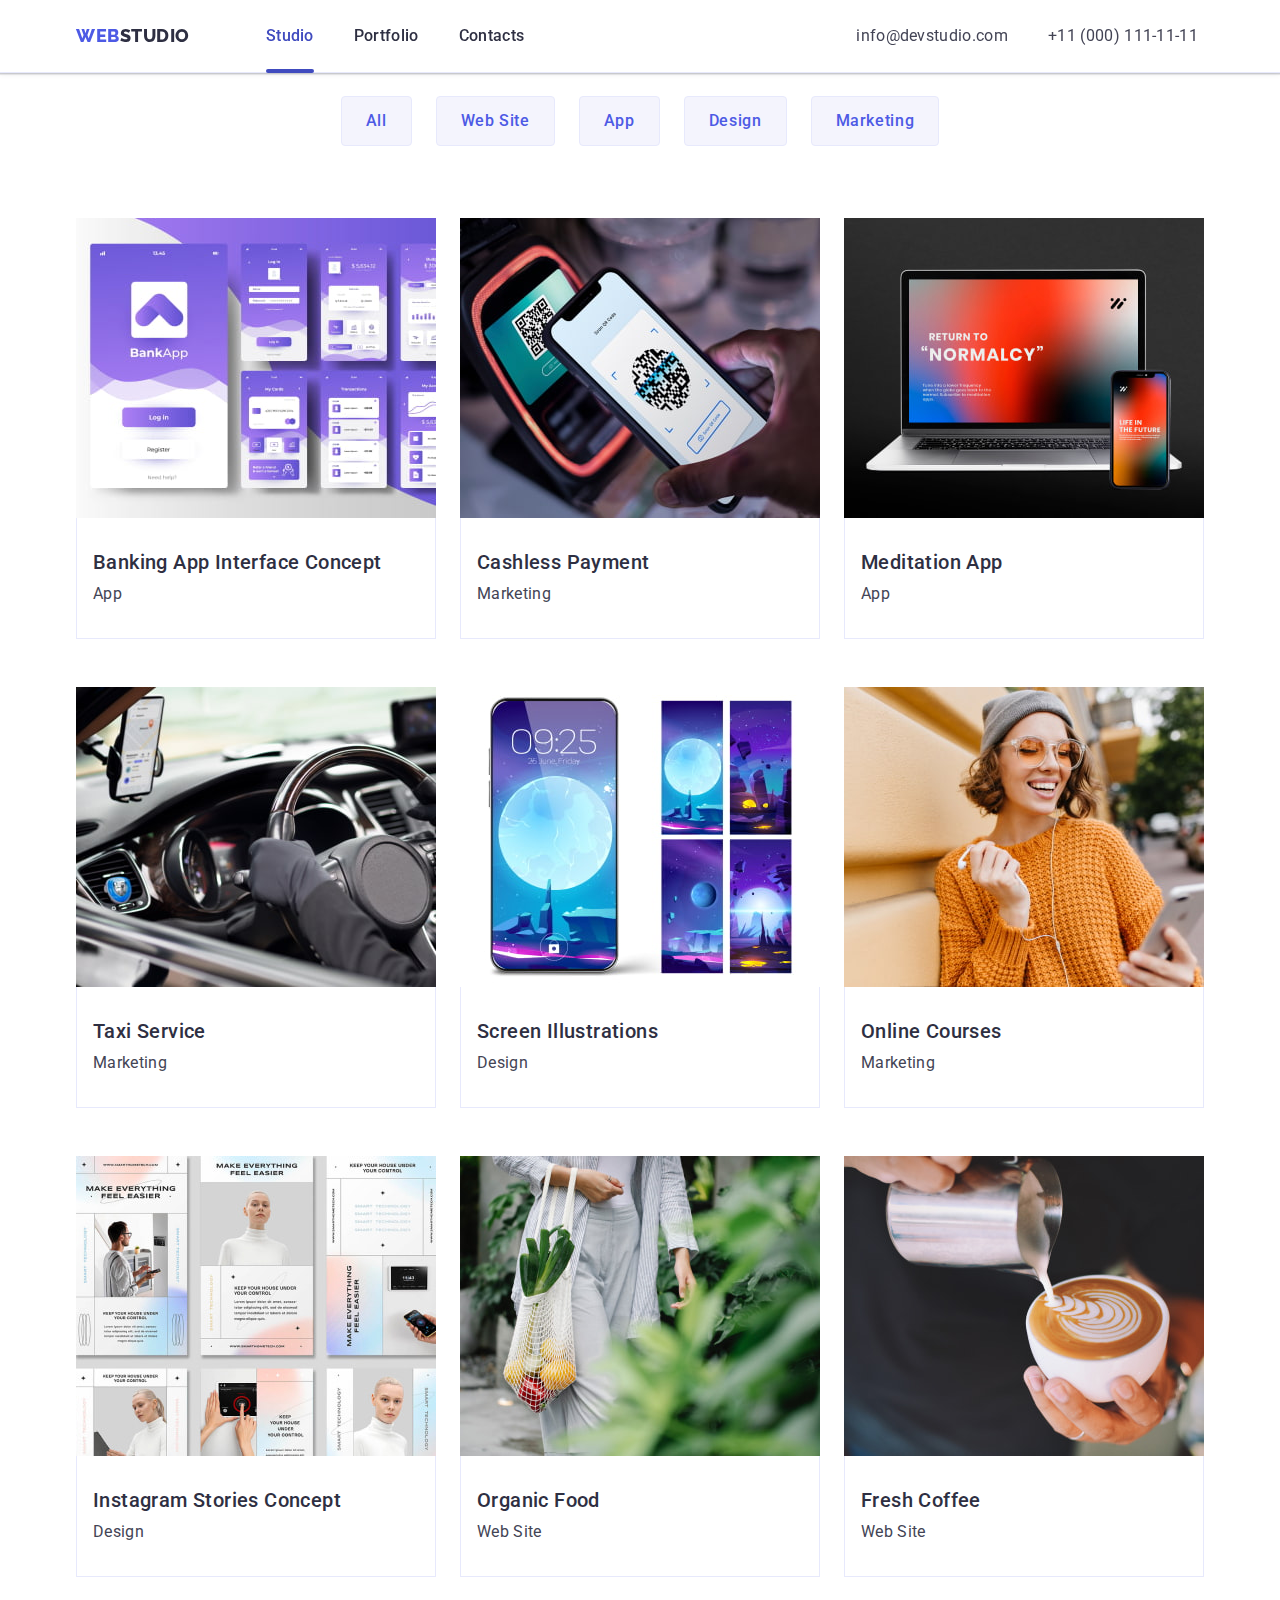
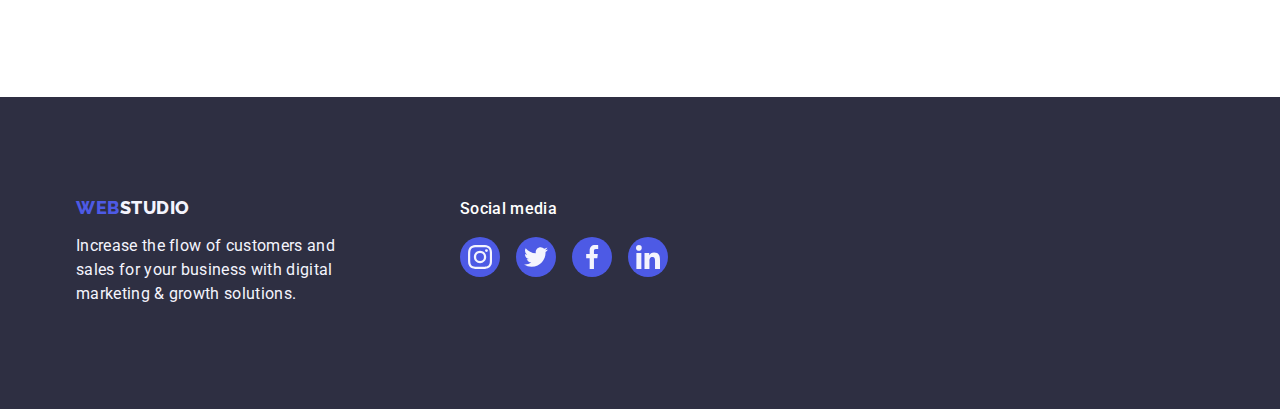
==== commit 283b8236: "2" ====
--- a/portfolio.html
+++ b/portfolio.html
@@ -29,10 +29,10 @@
           >
           <ul class="nav-list list">
             <li class="item">
-              <a class="nav-link" href="./index.html">Studio</a>
-            </li>
-            <li class="item">
-              <a class="nav-link active" href="./portfolio.html">Portfolio</a>
+              <a class="nav-link active" href="./index.html">Studio</a>
+            </li>
+            <li class="item">
+              <a class="nav-link" href="./portfolio.html">Portfolio</a>
             </li>
             <li class="item"><a class="nav-link" href="">Contacts</a></li>
           </ul>
@@ -86,13 +86,12 @@
                     src="./images/Img-portfolio/Banking-app.jpg"
                     alt="cashless-payment"
                   />
-                  <div class="overlay">
-                    <p class="overlay-text">
-                      14 Stylish and User-Friendly App Design Concepts · Task
-                      Manager App · Calorie Tracker App · Exotic Fruit Ecommerce
-                      App · Cloud Storage App
-                    </p>
-                  </div>
+
+                  <p class="overlay-text">
+                    14 Stylish and User-Friendly App Design Concepts · Task
+                    Manager App · Calorie Tracker App · Exotic Fruit Ecommerce
+                    App · Cloud Storage App
+                  </p>
                 </div>
                 <div class="portfolio-card-content">
                   <h2 class="main-text">Banking App Interface Concept</h2>
@@ -107,13 +106,12 @@
                     src="./images/Img-portfolio/cashless-payment.jpg"
                     alt="cashless-payment"
                   />
-                  <div class="overlay">
-                    <p class="overlay-text">
-                      14 Stylish and User-Friendly App Design Concepts · Task
-                      Manager App · Calorie Tracker App · Exotic Fruit Ecommerce
-                      App · Cloud Storage App
-                    </p>
-                  </div>
+
+                  <p class="overlay-text">
+                    14 Stylish and User-Friendly App Design Concepts · Task
+                    Manager App · Calorie Tracker App · Exotic Fruit Ecommerce
+                    App · Cloud Storage App
+                  </p>
                 </div>
                 <div class="portfolio-card-content">
                   <h2 class="main-text">Cashless Payment</h2>
@@ -128,13 +126,12 @@
                     src="./images/Img-portfolio/meditanion-app.jpg"
                     alt="cashless-payment"
                   />
-                  <div class="overlay">
-                    <p class="overlay-text">
-                      14 Stylish and User-Friendly App Design Concepts · Task
-                      Manager App · Calorie Tracker App · Exotic Fruit Ecommerce
-                      App · Cloud Storage App
-                    </p>
-                  </div>
+
+                  <p class="overlay-text">
+                    14 Stylish and User-Friendly App Design Concepts · Task
+                    Manager App · Calorie Tracker App · Exotic Fruit Ecommerce
+                    App · Cloud Storage App
+                  </p>
                 </div>
                 <div class="portfolio-card-content">
                   <h2 class="main-text">Meditation App</h2>
@@ -149,13 +146,12 @@
                     src="./images/Img-portfolio/taxi-service.jpg"
                     alt="cashless-payment"
                   />
-                  <div class="overlay">
-                    <p class="overlay-text">
-                      14 Stylish and User-Friendly App Design Concepts · Task
-                      Manager App · Calorie Tracker App · Exotic Fruit Ecommerce
-                      App · Cloud Storage App
-                    </p>
-                  </div>
+
+                  <p class="overlay-text">
+                    14 Stylish and User-Friendly App Design Concepts · Task
+                    Manager App · Calorie Tracker App · Exotic Fruit Ecommerce
+                    App · Cloud Storage App
+                  </p>
                 </div>
                 <div class="portfolio-card-content">
                   <h2 class="main-text">Taxi Service</h2>
@@ -171,13 +167,12 @@
                     src="./images/Img-portfolio/screen-illustrations.jpg"
                     alt="cashless-payment"
                   />
-                  <div class="overlay">
-                    <p class="overlay-text">
-                      14 Stylish and User-Friendly App Design Concepts · Task
-                      Manager App · Calorie Tracker App · Exotic Fruit Ecommerce
-                      App · Cloud Storage App
-                    </p>
-                  </div>
+
+                  <p class="overlay-text">
+                    14 Stylish and User-Friendly App Design Concepts · Task
+                    Manager App · Calorie Tracker App · Exotic Fruit Ecommerce
+                    App · Cloud Storage App
+                  </p>
                 </div>
                 <div class="portfolio-card-content">
                   <h2 class="main-text">Screen Illustrations</h2>
@@ -192,13 +187,12 @@
                     src="./images/Img-portfolio/online-courses.jpg"
                     alt="cashless-payment"
                   />
-                  <div class="overlay">
-                    <p class="overlay-text">
-                      14 Stylish and User-Friendly App Design Concepts · Task
-                      Manager App · Calorie Tracker App · Exotic Fruit Ecommerce
-                      App · Cloud Storage App
-                    </p>
-                  </div>
+
+                  <p class="overlay-text">
+                    14 Stylish and User-Friendly App Design Concepts · Task
+                    Manager App · Calorie Tracker App · Exotic Fruit Ecommerce
+                    App · Cloud Storage App
+                  </p>
                 </div>
                 <div class="portfolio-card-content">
                   <h2 class="main-text">Online Courses</h2>
@@ -213,13 +207,12 @@
                     src="./images/Img-portfolio/istagram-stores.jpg"
                     alt="cashless-payment"
                   />
-                  <div class="overlay">
-                    <p class="overlay-text">
-                      14 Stylish and User-Friendly App Design Concepts · Task
-                      Manager App · Calorie Tracker App · Exotic Fruit Ecommerce
-                      App · Cloud Storage App
-                    </p>
-                  </div>
+
+                  <p class="overlay-text">
+                    14 Stylish and User-Friendly App Design Concepts · Task
+                    Manager App · Calorie Tracker App · Exotic Fruit Ecommerce
+                    App · Cloud Storage App
+                  </p>
                 </div>
                 <div class="portfolio-card-content">
                   <h2 class="main-text">Instagram Stories Concept</h2>
@@ -235,13 +228,12 @@
                     src="./images/Img-portfolio/organic-food.jpg"
                     alt="cashless-payment"
                   />
-                  <div class="overlay">
-                    <p class="overlay-text">
-                      14 Stylish and User-Friendly App Design Concepts · Task
-                      Manager App · Calorie Tracker App · Exotic Fruit Ecommerce
-                      App · Cloud Storage App
-                    </p>
-                  </div>
+
+                  <p class="overlay-text">
+                    14 Stylish and User-Friendly App Design Concepts · Task
+                    Manager App · Calorie Tracker App · Exotic Fruit Ecommerce
+                    App · Cloud Storage App
+                  </p>
                 </div>
                 <div class="portfolio-card-content">
                   <h2 class="main-text">Organic Food</h2>
@@ -256,13 +248,12 @@
                     src="./images/Img-portfolio/fresh-coffee.jpg"
                     alt="cashless-payment"
                   />
-                  <div class="overlay">
-                    <p class="overlay-text">
-                      14 Stylish and User-Friendly App Design Concepts · Task
-                      Manager App · Calorie Tracker App · Exotic Fruit Ecommerce
-                      App · Cloud Storage App
-                    </p>
-                  </div>
+
+                  <p class="overlay-text">
+                    14 Stylish and User-Friendly App Design Concepts · Task
+                    Manager App · Calorie Tracker App · Exotic Fruit Ecommerce
+                    App · Cloud Storage App
+                  </p>
                 </div>
                 <div class="portfolio-card-content">
                   <h2 class="main-text">Fresh Coffee</h2>
--- a/css/styles.css
+++ b/css/styles.css
@@ -128,9 +128,7 @@
   display: block;
   padding-top: 24px;
   padding-bottom: 24px;
-
-  transition-duration: 250ms;
-  transition-timing-function: cubic-bezier(0.4, 0, 0.2, 1);
+  transition: color 250ms cubic-bezier(0.4, 0, 0.2, 1);
 }
 .nav-list .item:not(:last-child) {
   margin-right: 40px;
@@ -179,8 +177,7 @@
   letter-spacing: 0.02em;
   color: var(--text-color);
   text-decoration: none;
-  transition-duration: 250ms;
-  transition-timing-function: cubic-bezier(0.4, 0, 0.2, 1);
+  transition: color 250ms cubic-bezier(0.4, 0, 0.2, 1);
 }
 .contact-link:hover,
 .contact-link:focus {
@@ -240,9 +237,7 @@
   border: none;
   margin-left: auto;
   margin-right: auto;
-
-  transition-duration: 250ms;
-  transition-timing-function: cubic-bezier(0.4, 0, 0.2, 1);
+  transition: background-color 250ms cubic-bezier(0.4, 0, 0.2, 1);
 }
 .button:hover,
 .button:focus {
@@ -358,8 +353,7 @@
   height: 100%;
   background-color: #4d5ae5;
   border-radius: 50%;
-  transition-duration: 250ms;
-  transition-timing-function: cubic-bezier(0.4, 0, 0.2, 1);
+  transition: background-color 250ms cubic-bezier(0.4, 0, 0.2, 1);
 }
 .socials-link:hover {
   background-color: #404bbf;
@@ -437,14 +431,11 @@
   align-items: center;
   justify-content: center;
   color: #8e8f99;
-  transition-duration: 250ms;
-  transition-timing-function: cubic-bezier(0.4, 0, 0.2, 1);
+  transition: background-color 250ms cubic-bezier(0.4, 0, 0.2, 1);
 }
 
 .customer-icon {
   fill: currentColor;
-  transition-duration: 250ms;
-  transition-timing-function: cubic-bezier(0.4, 0, 0.2, 1);
 }
 .customers-link:hover {
   box-shadow: 0px 4px 4px rgba(0, 0, 0, 0.25);
@@ -491,8 +482,7 @@
   display: flex;
   align-items: center;
   justify-content: center;
-  transition-duration: 250ms;
-  transition-timing-function: cubic-bezier(0.4, 0, 0.2, 1);
+  transition: background-color 250ms cubic-bezier(0.4, 0, 0.2, 1);
 }
 .footer-social-link:hover {
   background-color: #31d0aa;
@@ -676,7 +666,7 @@
 }
 .modal {
   width: 408px;
-  height: 576px;
+  min-height: 576px;
   border-radius: 4px;
   background: #fcfcfc;
   box-shadow: 0px 1px 1px rgba(0, 0, 0, 0.14), 0px 1px 3px rgba(0, 0, 0, 0.12),
@@ -721,10 +711,10 @@
 .modal-close-icon {
   transition: fill 250ms cubic-bezier(0.4, 0, 0.2, 1);
 }
-.modal-close-icon:hover {
+.modal-close-btn .modal-close-icon:hover {
   fill: #ffffff;
 }
-.modal-close-icon:focus {
+.modal-close-btn .modal-close-icon:focus {
   fill: #ffffff;
 }
 
@@ -754,10 +744,21 @@
   font-size: 16px;
   line-height: 24px;
   letter-spacing: 0.02em;
-}
-.portfolio-card .link:hover .overlay {
+  position: absolute;
+  top: 0;
+  left: 0;
+  background: #4d5ae5;
+  width: 100%;
+  height: 100%;
+  padding: 40px 32px 164px 32px;
+  transform: translateY(100%);
+  transition: transform 250ms;
+  transition-duration: 250ms;
+  transition-timing-function: cubic-bezier(0.4, 0, 0.2, 1);
+}
+.portfolio-card .link:hover .overlay-text {
   transform: translateY(0);
 }
-.portfolio-card .link:focus .overlay {
+.portfolio-card .link:focus .overlay-text {
   transform: translateY(0);
 }
